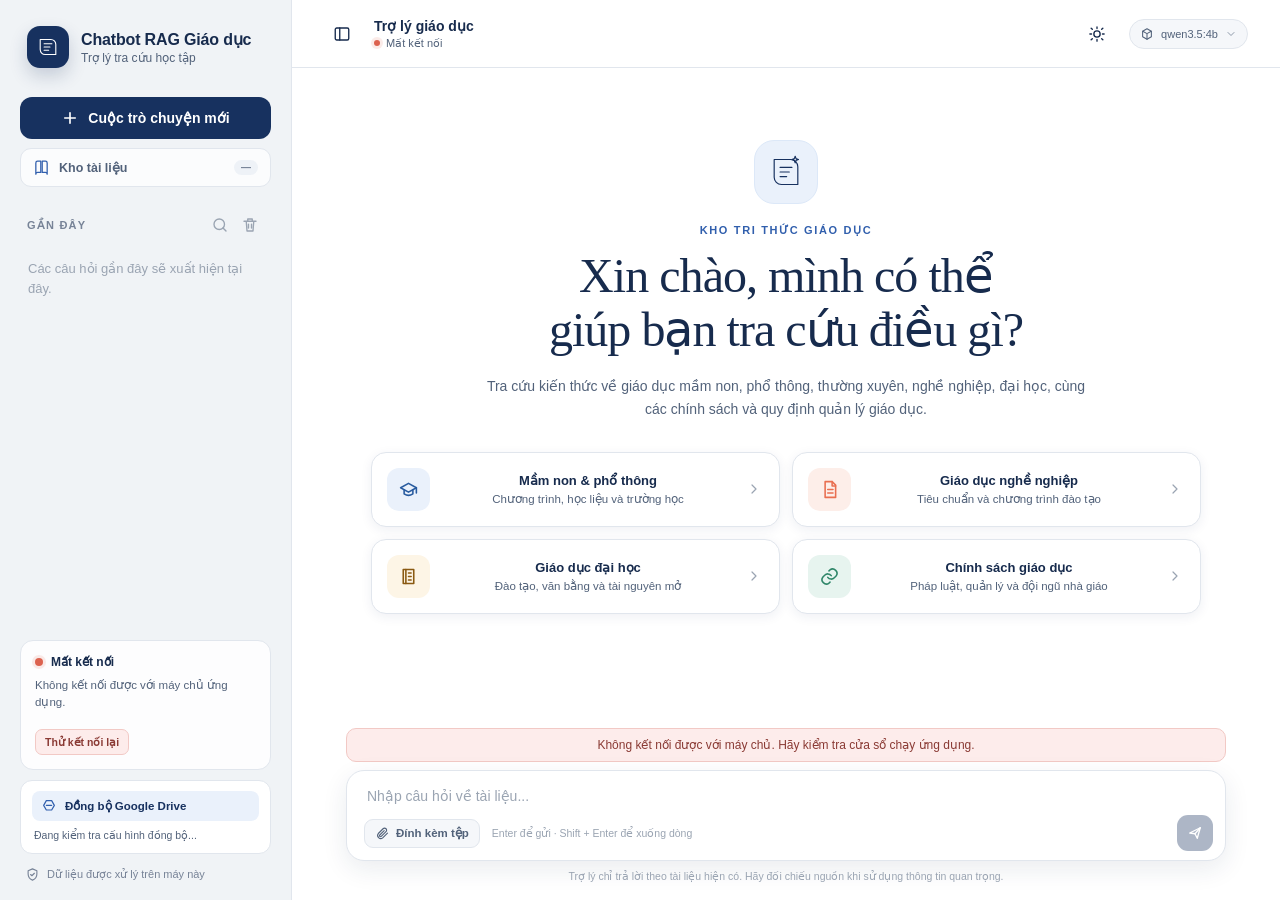
==== static/index.html @ cd5e1406 "Initial public release" ====
<!doctype html>
<html lang="vi">
<head>
  <meta charset="utf-8">
  <meta name="viewport" content="width=device-width, initial-scale=1">
  <meta name="description" content="Chatbot RAG hỗ trợ tra cứu và hỏi đáp từ kho tri thức giáo dục.">
  <title>Chatbot RAG Giáo dục</title>
  <link rel="icon" href="./favicon.svg" type="image/svg+xml">
  <link rel="stylesheet" href="./styles.css?v=1.4.1">
  <script>
    /* Đặt nền đúng ngay từ lần vẽ đầu: app.js dùng defer nên nếu đợi nó thì
       người dùng chế độ tối sẽ thấy một nháy màu trắng khi mở trang. */
    try {
      var luaChon = localStorage.getItem('rag-giao-dien');
      document.documentElement.dataset.theme =
        luaChon === 'dark' || luaChon === 'light'
          ? luaChon
          : (matchMedia('(prefers-color-scheme: dark)').matches ? 'dark' : 'light');
    } catch (e) {}
  </script>
</head>
<body>
  <div class="app-shell">
    <aside class="sidebar" id="sidebar" aria-label="Thanh điều hướng">
      <div class="brand">
        <div class="brand-mark" aria-hidden="true">
          <svg viewBox="0 0 40 40" fill="none"><path d="M8 8.5h16.5A7.5 7.5 0 0 1 32 16v15.5H15.5A7.5 7.5 0 0 1 8 24V8.5Z"/><path d="M14 15h12M14 20h9M14 25h7"/></svg>
        </div>
        <div>
          <strong>Chatbot RAG Giáo dục</strong>
          <span>Trợ lý tra cứu học tập</span>
        </div>
      </div>

      <button class="new-chat" id="newChatButton" type="button">
        <svg viewBox="0 0 24 24" aria-hidden="true"><path d="M12 5v14M5 12h14"/></svg>
        Cuộc trò chuyện mới
      </button>

      <button class="library-button" id="libraryButton" type="button">
        <svg viewBox="0 0 24 24" aria-hidden="true"><path d="M4 5.5A2.5 2.5 0 0 1 6.5 3H11v16H6.5A2.5 2.5 0 0 0 4 21.5v-16Z"/><path d="M20 5.5A2.5 2.5 0 0 0 17.5 3H13v16h4.5a2.5 2.5 0 0 1 2.5 2.5v-16Z"/></svg>
        <span>Kho tài liệu</span>
        <span class="library-count" id="libraryCount">—</span>
      </button>

      <div class="history-heading">
        <span>Gần đây</span>
        <div class="history-tools">
          <button class="icon-button subtle" id="searchHistoryButton" type="button" title="Tìm kiếm cuộc trò chuyện (Ctrl + K)" aria-label="Tìm kiếm cuộc trò chuyện" aria-expanded="false" aria-controls="historySearchBox">
            <svg viewBox="0 0 24 24" aria-hidden="true"><circle cx="11" cy="11" r="7"/><path d="m20 20-4-4"/></svg>
          </button>
          <button class="icon-button subtle" id="clearHistoryButton" type="button" title="Xóa lịch sử" aria-label="Xóa lịch sử">
            <svg viewBox="0 0 24 24" aria-hidden="true"><path d="M4 7h16M9 7V4h6v3M7 7l1 13h8l1-13M10 11v5M14 11v5"/></svg>
          </button>
        </div>
      </div>
      <label class="history-search hidden" id="historySearchBox">
        <svg viewBox="0 0 24 24" aria-hidden="true"><circle cx="11" cy="11" r="7"/><path d="m20 20-4-4"/></svg>
        <input id="historySearch" type="search" placeholder="Tìm cuộc trò chuyện..." autocomplete="off" aria-label="Tìm kiếm cuộc trò chuyện">
      </label>
      <nav class="history-list" id="historyList" aria-label="Lịch sử trò chuyện"></nav>

      <div class="sidebar-footer">
        <div class="system-card">
          <div class="status-row">
            <span class="status-dot loading" id="statusDot"></span>
            <strong id="statusTitle">Đang khởi tạo</strong>
          </div>
          <p id="statusMessage">Đang kết nối với kho tri thức...</p>
          <div class="system-meta" id="systemMeta"></div>
          <div class="index-progress hidden" id="indexProgress" aria-live="polite">
            <div class="index-progress-heading">
              <span id="indexProgressLabel">Đang chuẩn bị...</span>
              <strong id="indexProgressPercent">0%</strong>
            </div>
            <div class="index-progress-track" id="indexProgressTrack" role="progressbar" aria-valuemin="0" aria-valuemax="100" aria-valuenow="0">
              <span id="indexProgressFill"></span>
            </div>
            <div class="index-progress-detail" id="indexProgressDetail"></div>
            <div class="index-progress-file" id="indexProgressFile"></div>
          </div>
          <button class="retry-button hidden" id="retryButton" type="button">Thử kết nối lại</button>
          <button class="update-button hidden" id="updateIndexButton" type="button">Cập nhật kho tri thức</button>
        </div>
        <div class="drive-card" id="driveCard">
          <button class="drive-button" id="driveSyncButton" type="button">
            <svg viewBox="0 0 24 24" aria-hidden="true"><path d="M8 4h8l4 7-4 7H8l-4-7 4-7Z"/><path d="M8 11h8"/></svg>
            <span>Đồng bộ Google Drive</span>
          </button>
          <p class="drive-status" id="driveStatus">Đang kiểm tra cấu hình đồng bộ...</p>
          <p class="drive-status hot-folder-status hidden" id="hotFolderStatus"></p>
        </div>
        <p class="privacy-note">
          <svg viewBox="0 0 24 24" aria-hidden="true"><path d="M12 3 5 6v5c0 4.6 2.8 8.1 7 10 4.2-1.9 7-5.4 7-10V6l-7-3Z"/><path d="m9 12 2 2 4-4"/></svg>
          Dữ liệu được xử lý trên máy này
        </p>
      </div>
    </aside>

    <button class="sidebar-backdrop" id="sidebarBackdrop" type="button" aria-label="Đóng thanh điều hướng"></button>

    <main class="main-panel">
      <header class="topbar">
        <button class="icon-button menu-button" id="menuButton" type="button" aria-label="Mở thanh điều hướng">
          <svg viewBox="0 0 24 24" aria-hidden="true"><path d="M4 7h16M4 12h16M4 17h16"/></svg>
        </button>
        <button class="icon-button collapse-button" id="collapseButton" type="button" aria-label="Thu gọn thanh điều hướng" title="Thu gọn thanh điều hướng">
          <svg viewBox="0 0 24 24" aria-hidden="true"><rect x="3" y="4" width="18" height="16" rx="2"/><path d="M9 4v16"/></svg>
        </button>
        <div class="topbar-title">
          <span>Trợ lý giáo dục</span>
          <small><span class="mini-dot" id="miniDot"></span><span id="miniStatus">Đang kết nối</span></small>
        </div>
        <button class="icon-button theme-toggle" id="themeButton" type="button" aria-label="Đổi giao diện sáng/tối" title="Đổi giao diện sáng/tối">
          <svg class="icon-sang" viewBox="0 0 24 24" aria-hidden="true"><circle cx="12" cy="12" r="4.2"/><path d="M12 2.5v2.2M12 19.3v2.2M4.2 4.2l1.6 1.6M18.2 18.2l1.6 1.6M2.5 12h2.2M19.3 12h2.2M4.2 19.8l1.6-1.6M18.2 5.8l1.6-1.6"/></svg>
          <svg class="icon-toi" viewBox="0 0 24 24" aria-hidden="true"><path d="M20 14.2A8.2 8.2 0 0 1 9.8 4 8.4 8.4 0 1 0 20 14.2Z"/></svg>
        </button>
        <div class="model-picker">
          <button class="model-pill" id="modelButton" type="button" title="Chọn mô hình trả lời" aria-haspopup="listbox" aria-expanded="false" aria-controls="modelMenu">
            <svg viewBox="0 0 24 24" aria-hidden="true"><path d="M12 3 4.5 7.2v9.6L12 21l7.5-4.2V7.2L12 3Z"/><path d="m4.8 7.4 7.2 4 7.2-4M12 11.4V21"/></svg>
            <span id="modelName">qwen3.5:4b</span>
            <svg class="chevron" viewBox="0 0 24 24" aria-hidden="true"><path d="m6 9 6 6 6-6"/></svg>
          </button>
          <div class="model-menu hidden" id="modelMenu" role="listbox" aria-label="Mô hình trả lời"></div>
        </div>
      </header>

      <section class="chat-scroll" id="chatScroll" aria-live="polite">
        <div class="welcome" id="welcomeScreen">
          <div class="welcome-emblem" aria-hidden="true">
            <svg viewBox="0 0 64 64" fill="none"><path d="M14 13h25a11 11 0 0 1 11 11v27H25a11 11 0 0 1-11-11V13Z"/><path d="M23 25h18M23 32h14M23 39h10"/><path d="m46 8 1.3 3.7L51 13l-3.7 1.3L46 18l-1.3-3.7L41 13l3.7-1.3L46 8Z"/></svg>
          </div>
          <p class="eyebrow">KHO TRI THỨC GIÁO DỤC</p>
          <h1>Xin chào, mình có thể<br>giúp bạn tra cứu điều gì?</h1>
          <p class="welcome-copy">Tra cứu kiến thức về giáo dục mầm non, phổ thông, thường xuyên, nghề nghiệp, đại học, cùng các chính sách và quy định quản lý giáo dục.</p>

          <div class="suggestion-grid">
            <button class="suggestion-card" type="button" data-question="Các quy định hiện hành về chương trình giáo dục mầm non và phổ thông là gì?">
              <span class="suggestion-icon blue"><svg viewBox="0 0 24 24" aria-hidden="true"><path d="m3 10 9-5 9 5-9 5-9-5Z"/><path d="M7 12.5V17c3 2 7 2 10 0v-4.5M21 10v6"/></svg></span>
              <span><strong>Mầm non &amp; phổ thông</strong><small>Chương trình, học liệu và trường học</small></span>
              <svg class="arrow" viewBox="0 0 24 24" aria-hidden="true"><path d="m9 18 6-6-6-6"/></svg>
            </button>
            <button class="suggestion-card" type="button" data-question="Chuẩn chương trình đào tạo giáo dục nghề nghiệp được quy định như thế nào?">
              <span class="suggestion-icon coral"><svg viewBox="0 0 24 24" aria-hidden="true"><path d="M7 3h8l4 4v14H7V3Z"/><path d="M15 3v5h4M10 12h6M10 16h6"/></svg></span>
              <span><strong>Giáo dục nghề nghiệp</strong><small>Tiêu chuẩn và chương trình đào tạo</small></span>
              <svg class="arrow" viewBox="0 0 24 24" aria-hidden="true"><path d="m9 18 6-6-6-6"/></svg>
            </button>
            <button class="suggestion-card" type="button" data-question="Quy định hiện hành về chương trình đào tạo trình độ đại học là gì?">
              <span class="suggestion-icon gold"><svg viewBox="0 0 24 24" aria-hidden="true"><path d="M6 4h12v16H6z"/><path d="M9 4v16M12 8h3M12 12h3M12 16h3"/></svg></span>
              <span><strong>Giáo dục đại học</strong><small>Đào tạo, văn bằng và tài nguyên mở</small></span>
              <svg class="arrow" viewBox="0 0 24 24" aria-hidden="true"><path d="m9 18 6-6-6-6"/></svg>
            </button>
            <button class="suggestion-card" type="button" data-question="Các chính sách và quy định mới về quản lý giáo dục gồm những nội dung nào?">
              <span class="suggestion-icon green"><svg viewBox="0 0 24 24" aria-hidden="true"><path d="M10 13a5 5 0 0 0 7.5.5l2-2a5 5 0 0 0-7-7l-1.1 1.1"/><path d="M14 11a5 5 0 0 0-7.5-.5l-2 2a5 5 0 0 0 7 7l1.1-1.1"/></svg></span>
              <span><strong>Chính sách giáo dục</strong><small>Pháp luật, quản lý và đội ngũ nhà giáo</small></span>
              <svg class="arrow" viewBox="0 0 24 24" aria-hidden="true"><path d="m9 18 6-6-6-6"/></svg>
            </button>
          </div>

          <div class="suggestion-more hidden" id="suggestionMore">
            <div class="suggestion-more-head">
              <span>Gợi ý khác từ kho tài liệu</span>
              <button class="suggestion-refresh" id="refreshSuggestions" type="button" title="Lấy mẻ gợi ý khác">
                <svg viewBox="0 0 24 24" aria-hidden="true"><path d="M20 11a8 8 0 1 0-2.3 6.3"/><path d="M20 5v6h-6"/></svg>
                <span>Đổi gợi ý</span>
              </button>
            </div>
            <div class="suggestion-chips" id="suggestionChips"></div>
          </div>
        </div>

        <div class="messages" id="messages"></div>
      </section>

      <button class="scroll-bottom" id="scrollBottomButton" type="button" aria-label="Cuộn xuống cuối">
        <svg viewBox="0 0 24 24" aria-hidden="true"><path d="M12 5v14"/><path d="m6 13 6 6 6-6"/></svg>
      </button>

      <footer class="composer-area">
        <div class="connection-alert hidden" id="connectionAlert" role="status"></div>
        <div class="scope-bar">
          <button class="scope-button" id="scopeButton" type="button" aria-haspopup="dialog" aria-expanded="false" aria-controls="scopePanel" title="Giới hạn phạm vi tìm kiếm theo môn, cấp học, lớp">
            <svg viewBox="0 0 24 24" aria-hidden="true"><path d="M4 5h16l-6 7v6l-4 2v-8L4 5Z"/></svg>
            <span id="scopeSummary">Hỏi trên cả kho</span>
          </button>
          <button class="scope-clear hidden" id="scopeClear" type="button">Bỏ lọc</button>
          <div class="scope-panel hidden" id="scopePanel" role="dialog" aria-label="Phạm vi tìm kiếm">
            <p class="scope-title">Chỉ tìm trong</p>
            <label class="scope-field"><span>Môn học</span>
              <select id="scopeMon" aria-label="Lọc theo môn học"></select>
            </label>
            <label class="scope-field"><span>Cấp học</span>
              <select id="scopeCap" aria-label="Lọc theo cấp học"></select>
            </label>
            <label class="scope-field"><span>Lớp</span>
              <select id="scopeLop" aria-label="Lọc theo lớp"></select>
            </label>
            <label class="scope-field"><span>Loại tài liệu</span>
              <select id="scopeLoai" aria-label="Lọc theo loại tài liệu"></select>
            </label>
            <p class="scope-note" id="scopeNote"></p>
          </div>
        </div>
        <form class="composer" id="chatForm">
          <div class="attachment-row hidden" id="attachmentRow" aria-label="Tệp đính kèm"></div>
          <textarea id="questionInput" rows="1" maxlength="2000" placeholder="Nhập câu hỏi về tài liệu..." aria-label="Câu hỏi"></textarea>
          <div class="composer-actions">
            <button class="attach-button" id="attachButton" type="button" title="Đính kèm tệp để hỏi riêng về tệp đó">
              <svg viewBox="0 0 24 24" aria-hidden="true"><path d="M20 11.5 12.3 19a5 5 0 0 1-7-7l7.6-7.6a3.3 3.3 0 1 1 4.7 4.7l-7.6 7.6a1.6 1.6 0 1 1-2.3-2.3l7-7"/></svg>
              <span>Đính kèm tệp</span>
            </button>
            <span class="input-hint">Enter để gửi · Shift + Enter để xuống dòng</span>
            <button class="send-button" id="sendButton" type="submit" disabled aria-label="Gửi câu hỏi">
              <svg viewBox="0 0 24 24" aria-hidden="true"><path d="m5 12 14-7-4 14-3-6-7-1Z"/><path d="m12 13 7-8"/></svg>
            </button>
          </div>
          <input class="hidden" id="fileInput" type="file" multiple
                 accept=".pdf,.docx,.doc,.txt,.md,.html,.htm,.epub,.pptx,.xlsx,.xlsm,.xls,.csv,.tsv,.srt,.vtt,.mp3,.wav,.m4a,.aac,.flac,.ogg,.mp4,.webm,.mov,.mkv,.avi,.jpg,.jpeg,.png,.tif,.tiff,.bmp,.webp"
                 aria-label="Chọn tệp để đính kèm">
        </form>
        <p class="disclaimer">Trợ lý chỉ trả lời theo tài liệu hiện có. Hãy đối chiếu nguồn khi sử dụng thông tin quan trọng.</p>
      </footer>
    </main>
  </div>

  <div class="toast" id="toast" role="status"></div>

  <!-- popover="manual" để popup nằm trên cả modal Kho tài liệu (cùng top layer). -->
  <section class="upload-popup hidden" id="uploadPopup" popover="manual" role="status" aria-live="polite">
    <header class="upload-popup-header">
      <strong>Tải lên kho tài liệu</strong>
      <button class="icon-button" id="closeUploadPopup" type="button" aria-label="Đóng thông báo tải lên">
        <svg viewBox="0 0 24 24" aria-hidden="true"><path d="m6 6 12 12M18 6 6 18"/></svg>
      </button>
    </header>
    <ul class="upload-popup-list" id="uploadPopupList"></ul>
    <footer class="upload-popup-footer" id="uploadPopupFooter"></footer>
  </section>

  <dialog class="document-dialog" id="documentDialog">
    <div class="dialog-header">
      <div>
        <p class="eyebrow">NGUỒN TRI THỨC</p>
        <h2>Kho tài liệu</h2>
      </div>
      <div class="dialog-header-actions">
        <button class="icon-button" id="uploadLibraryButton" type="button" aria-label="Thêm tài liệu vào kho" title="Thêm tài liệu vào kho">
          <svg viewBox="0 0 24 24" aria-hidden="true"><path d="M12 5v14M5 12h14"/></svg>
        </button>
        <button class="icon-button" id="closeDocumentDialog" type="button" aria-label="Đóng kho tài liệu">
          <svg viewBox="0 0 24 24" aria-hidden="true"><path d="m6 6 12 12M18 6 6 18"/></svg>
        </button>
      </div>
      <input id="libraryFileInput" type="file" multiple hidden
        accept=".pdf,.docx,.doc,.txt,.md,.html,.htm,.epub,.jpg,.jpeg,.png,.tif,.tiff,.bmp,.webp,.xlsx,.xlsm,.xls,.csv,.tsv,.pptx,.srt,.vtt,.mp4,.mkv,.mov,.avi,.webm,.wmv,.flv,.mp3,.wav,.m4a,.aac,.flac,.ogg,.wma">
    </div>
    <div class="document-summary" id="documentSummary"></div>
    <label class="document-search">
      <svg viewBox="0 0 24 24" aria-hidden="true"><circle cx="11" cy="11" r="7"/><path d="m20 20-4-4"/></svg>
      <input id="documentSearch" type="search" placeholder="Tìm theo tên hoặc thư mục..." autocomplete="off">
    </label>
    <div class="document-filters" id="documentFilters" role="group" aria-label="Lọc theo loại tài liệu"></div>
    <div class="document-list" id="documentList"></div>
  </dialog>

  <dialog class="confirm-dialog" id="confirmDialog" aria-labelledby="confirmTitle">
    <div class="confirm-body">
      <h2 id="confirmTitle">Xác nhận</h2>
      <p id="confirmMessage"></p>
      <div class="confirm-actions">
        <button class="confirm-cancel" id="confirmCancel" type="button">Hủy</button>
        <button class="confirm-accept" id="confirmAccept" type="button">Xóa</button>
      </div>
    </div>
  </dialog>
  <script src="./app.js?v=1.4.1" defer></script>
</body>
</html>
---- static/styles.css ----
:root {
  color-scheme: light;
  /* CHỮ */
  --ink: #172b4d;
  --ink-body: #263b58;
  --ink-soft: #52627a;
  --ink-mute: #778397;
  --ink-faint: #9aa4b2;
  /* NỀN */
  --paper: #f6f7f9;
  --surface: #ffffff;
  --surface-2: #f5f7fa;
  --surface-3: #eef2f7;
  --sidebar: #f0f3f6;
  --wash: rgba(255, 255, 255, .75);
  --wash-strong: rgba(255, 255, 255, .88);
  --hover-wash: rgba(23, 49, 95, .07);
  /* ĐƯỜNG VIỀN */
  --line: #e1e6ed;
  --line-strong: #b8c8df;
  /* XANH THƯƠNG HIỆU */
  --navy: #17315f;
  --navy-hover: #204078;
  --blue: #315fad;
  --blue-hover: #285895;
  --blue-ink: #285b9f;
  --blue-soft: #eaf1fb;
  --blue-soft-2: #dce8f8;
  --blue-line: #6f93c6;
  --ring: rgba(49, 95, 173, .12);
  /* TRẠNG THÁI */
  --ok: #2f8669;
  --ok-soft: #e7f4ef;
  --warn: #d89c2b;
  --warn-ink: #8a5a12;
  --warn-soft: #fdf5e6;
  --warn-line: #f0dcae;
  --danger: #dc624f;
  --danger-ink: #8a3a34;
  --danger-soft: #fdeceb;
  --danger-line: #f2c9c5;
  --coral: #e96f51;
  --coral-soft: #fdeee9;
  --purple: #76569b;
  --purple-soft: #f1eafa;
  /* KHÁC */
  --gold: #d89c2b;
  --green: #2f8669;
  --blue-soft-legacy: #eaf1fc;
  --backdrop: rgba(15, 30, 54, .44);
  --shadow: 0 12px 32px rgba(23, 43, 77, .08);
  --radius: 18px;
  font-family: Inter, ui-sans-serif, -apple-system, BlinkMacSystemFont, "Segoe UI", sans-serif;
  color: var(--ink);
  background: var(--paper);
}

/* CHẾ ĐỘ TỐI
   Chỉ định nghĩa lại token, không đụng tới một luật giao diện nào - đó là lý do
   phải token hóa 123 mã màu viết cứng trước. Hai khối: theo cài đặt hệ thống
   (trừ khi người dùng đã chọn "sáng"), và theo lựa chọn tay lưu ở localStorage. */
@media (prefers-color-scheme: dark) {
  :root:not([data-theme="light"]) {
    color-scheme: dark;
    --ink: #e9eef7;
    --ink-body: #d2dbea;
    --ink-soft: #a7b4c8;
    --ink-mute: #8593aa;
    --ink-faint: #6d7b93;
    --paper: #0f141f;
    --surface: #161d2b;
    --surface-2: #1b2432;
    --surface-3: #212b3c;
    --sidebar: #121826;
    --wash: rgba(255, 255, 255, .045);
    --wash-strong: rgba(255, 255, 255, .075);
    --hover-wash: rgba(255, 255, 255, .06);
    --line: #2a3446;
    --line-strong: #3d4c66;
    --navy: #23406f;
    --navy-hover: #2c4f85;
    --blue: #74a3ea;
    --blue-hover: #8bb4f0;
    --blue-ink: #9cc2f7;
    --blue-soft: #1a2540;
    --blue-soft-2: #24344f;
    --blue-line: #41608f;
    --ring: rgba(116, 163, 234, .22);
    --ok: #55bd99;
    --ok-soft: #15302a;
    --warn: #e6b455;
    --warn-ink: #f0cc7d;
    --warn-soft: #2c2413;
    --warn-line: #4b3d1c;
    --danger: #ef7c69;
    --danger-ink: #f5aa9e;
    --danger-soft: #2e1b1a;
    --danger-line: #4f2c29;
    --coral: #f08a6e;
    --coral-soft: #2e201b;
    --purple: #b69ed8;
    --purple-soft: #261e34;
    --gold: #e6b455;
    --green: #55bd99;
    --backdrop: rgba(0, 0, 0, .62);
    --shadow: 0 14px 34px rgba(0, 0, 0, .45);
  }
}

* { box-sizing: border-box; }
html, body { height: 100%; }
body { margin: 0; overflow: hidden; background: var(--paper); }
button, textarea { font: inherit; }
button { color: inherit; }
svg { width: 22px; height: 22px; fill: none; stroke: currentColor; stroke-width: 1.8; stroke-linecap: round; stroke-linejoin: round; }

/* Cùng bộ token cho lựa chọn tay (nút sáng/tối lưu ở localStorage). */
:root[data-theme="dark"] {
  color-scheme: dark;
  --ink: #e9eef7;
  --ink-body: #d2dbea;
  --ink-soft: #a7b4c8;
  --ink-mute: #8593aa;
  --ink-faint: #6d7b93;
  --paper: #0f141f;
  --surface: #161d2b;
  --surface-2: #1b2432;
  --surface-3: #212b3c;
  --sidebar: #121826;
  --wash: rgba(255, 255, 255, .045);
  --wash-strong: rgba(255, 255, 255, .075);
  --hover-wash: rgba(255, 255, 255, .06);
  --line: #2a3446;
  --line-strong: #3d4c66;
  --navy: #23406f;
  --navy-hover: #2c4f85;
  --blue: #74a3ea;
  --blue-hover: #8bb4f0;
  --blue-ink: #9cc2f7;
  --blue-soft: #1a2540;
  --blue-soft-2: #24344f;
  --blue-line: #41608f;
  --ring: rgba(116, 163, 234, .22);
  --ok: #55bd99;
  --ok-soft: #15302a;
  --warn: #e6b455;
  --warn-ink: #f0cc7d;
  --warn-soft: #2c2413;
  --warn-line: #4b3d1c;
  --danger: #ef7c69;
  --danger-ink: #f5aa9e;
  --danger-soft: #2e1b1a;
  --danger-line: #4f2c29;
  --coral: #f08a6e;
  --coral-soft: #2e201b;
  --purple: #b69ed8;
  --purple-soft: #261e34;
  --gold: #e6b455;
  --green: #55bd99;
  --backdrop: rgba(0, 0, 0, .62);
  --shadow: 0 14px 34px rgba(0, 0, 0, .45);
}

.app-shell { display: grid; grid-template-columns: 292px minmax(0, 1fr); height: 100dvh; }
.sidebar { position: relative; z-index: 20; display: flex; flex-direction: column; min-width: 0; padding: 26px 20px 18px; background: var(--sidebar); border-right: 1px solid var(--line); }
.brand { display: flex; align-items: center; gap: 12px; padding: 0 7px; }
.brand-mark { display: grid; place-items: center; width: 42px; height: 42px; color: white; background: var(--navy); border-radius: 13px; box-shadow: 0 8px 18px rgba(23, 49, 95, .2); }
.brand-mark svg { width: 26px; height: 26px; stroke-width: 1.7; }
.brand strong, .brand span { display: block; }
.brand strong { font-size: 16px; letter-spacing: -.01em; }
.brand span { margin-top: 2px; color: var(--ink-soft); font-size: 12px; }

.new-chat { display: flex; align-items: center; justify-content: center; gap: 9px; width: 100%; margin: 29px 0 9px; padding: 12px 16px; color: white; background: var(--navy); border: 0; border-radius: 12px; font-size: 14px; font-weight: 650; cursor: pointer; transition: transform .15s, background .15s; }
.new-chat:hover { background: var(--navy-hover); transform: translateY(-1px); }
.new-chat svg { width: 18px; height: 18px; stroke-width: 2.2; }
.library-button { display: flex; align-items: center; gap: 9px; width: 100%; margin: 0 0 24px; padding: 10px 12px; color: var(--ink-soft); background: var(--wash); border: 1px solid var(--line); border-radius: 11px; font-size: 12.5px; font-weight: 650; cursor: pointer; }
.library-button:hover { background: var(--surface); border-color: var(--line-strong); }
.library-button svg { width: 17px; height: 17px; color: var(--blue); }
.library-count { margin-left: auto; padding: 2px 7px; color: var(--ink-mute); background: var(--surface-3); border-radius: 999px; font-size: 10px; }
.history-heading { display: flex; align-items: center; justify-content: space-between; padding: 0 7px 8px; color: var(--ink-mute); font-size: 11px; font-weight: 750; letter-spacing: .11em; text-transform: uppercase; }
.history-tools { display: flex; align-items: center; gap: 2px; }
.history-tools .icon-button.active { color: var(--blue); background: var(--ring); }
.history-search { display: flex; align-items: center; gap: 8px; margin: 0 0 9px; padding: 7px 10px; background: var(--wash); border: 1px solid var(--line); border-radius: 10px; }
.history-search:focus-within { border-color: var(--blue-line); box-shadow: 0 0 0 3px var(--ring); }
.history-search svg { flex: 0 0 auto; width: 15px; height: 15px; color: var(--ink-mute); }
.history-search input { width: 100%; min-width: 0; color: var(--ink); background: transparent; border: 0; outline: 0; font: inherit; font-size: 12.5px; }
.history-list { min-height: 40px; overflow: auto; }
.history-empty { padding: 12px 8px; color: var(--ink-faint); font-size: 13px; line-height: 1.5; }
.history-item mark { padding: 0 1px; color: inherit; background: var(--warn-line); border-radius: 3px; }
.history-row { position: relative; }
.history-item { display: flex; align-items: center; gap: 9px; width: 100%; padding: 10px 34px 10px 9px; background: transparent; border: 0; border-radius: 10px; text-align: left; cursor: pointer; }
.history-remove { position: absolute; top: 50%; right: 5px; display: flex; align-items: center; justify-content: center; width: 24px; height: 24px; padding: 0; color: var(--ink-mute); background: transparent; border: 0; border-radius: 7px; cursor: pointer; opacity: 0; transform: translateY(-50%); transition: opacity .15s, color .15s, background .15s; }
.history-remove svg { width: 15px; height: 15px; }
.history-row:hover .history-remove, .history-remove:focus-visible { opacity: 1; }
.history-remove:hover { color: var(--danger); background: var(--danger-soft); }
.history-remove:focus-visible { outline: none; box-shadow: 0 0 0 3px var(--ring); }
@media (hover: none) {
  /* Máy cảm ứng không có trạng thái rê chuột nên nút xóa phải hiện sẵn. */
  .history-remove { opacity: 1; }
}
.history-item:hover, .history-item.active { background: var(--wash); }
.history-item svg { flex: 0 0 auto; width: 16px; height: 16px; color: var(--ink-mute); }
.history-item span { overflow: hidden; font-size: 13px; text-overflow: ellipsis; white-space: nowrap; }
.sidebar-footer { margin-top: auto; padding-top: 18px; }
.system-card { padding: 14px; background: var(--wash-strong); border: 1px solid var(--line); border-radius: 13px; }
.status-row { display: flex; align-items: center; gap: 8px; font-size: 12px; }
.status-dot, .mini-dot { display: inline-block; flex: 0 0 auto; width: 8px; height: 8px; background: var(--warn); border-radius: 50%; box-shadow: 0 0 0 3px rgba(226, 167, 40, .13); }
.status-dot.ready, .mini-dot.ready { background: var(--ok); box-shadow: 0 0 0 3px rgba(57, 164, 119, .13); }
.status-dot.error, .mini-dot.error { background: var(--danger); box-shadow: 0 0 0 3px rgba(220, 98, 79, .13); }
.status-dot.loading, .status-dot.updating, .mini-dot.updating { animation: pulse 1.5s infinite; }
.system-card p { margin: 8px 0 0; color: var(--ink-soft); font-size: 11.5px; line-height: 1.45; }
.system-meta { margin-top: 8px; color: var(--ink-mute); font-size: 10.5px; }
.index-progress { margin-top: 11px; padding-top: 10px; border-top: 1px solid var(--line); }
.index-progress-heading { display: flex; align-items: center; justify-content: space-between; gap: 8px; color: var(--ink-soft); font-size: 10.5px; }
.index-progress-heading span { overflow: hidden; text-overflow: ellipsis; white-space: nowrap; }
.index-progress-heading strong { flex: 0 0 auto; color: var(--blue); font-size: 11px; }
.index-progress-track { height: 7px; margin-top: 7px; overflow: hidden; background: var(--surface); border: 1px solid var(--line); border-radius: 999px; }
.index-progress-track span { display: block; width: 0; height: 100%; background: linear-gradient(90deg, var(--blue), #58a6ff); border-radius: inherit; transition: width .35s ease; }
.index-progress-track.indeterminate span { animation: index-progress-running 1.35s ease-in-out infinite; }
@keyframes index-progress-running {
  0% { transform: translateX(-115%); }
  50% { transform: translateX(95%); }
  100% { transform: translateX(285%); }
}
.index-progress-detail { margin-top: 6px; color: var(--ink-mute); font-size: 9.5px; line-height: 1.35; }
.index-progress-file { margin-top: 3px; overflow: hidden; color: var(--ink-faint); font-size: 9.5px; text-overflow: ellipsis; white-space: nowrap; }
.retry-button { margin-top: 10px; padding: 6px 9px; color: var(--danger-ink); background: var(--danger-soft); border: 1px solid var(--danger-line); border-radius: 7px; font-size: 10.5px; font-weight: 650; cursor: pointer; }
.retry-button:hover { background: var(--danger-soft); }
.update-button { width: 100%; margin-top: 10px; padding: 8px 10px; color: white; background: var(--blue); border: 0; border-radius: 8px; font-size: 11px; font-weight: 700; cursor: pointer; }
.update-button:hover:not(:disabled) { background: var(--blue-hover); }
.update-button:disabled { cursor: wait; opacity: .6; }
.privacy-note { display: flex; align-items: center; gap: 7px; margin: 13px 5px 0; color: var(--ink-mute); font-size: 11px; }
.privacy-note svg { width: 15px; height: 15px; }

.main-panel { display: grid; grid-template-rows: 68px minmax(0, 1fr) auto; min-width: 0; min-height: 0; background: var(--surface); }
.topbar { display: flex; align-items: center; gap: 14px; padding: 0 32px; border-bottom: 1px solid var(--line); }
.topbar-title { display: grid; gap: 3px; }
.topbar-title > span { font-size: 14px; font-weight: 700; }
.topbar-title small { display: flex; align-items: center; gap: 6px; color: var(--ink-soft); font-size: 11px; }
.mini-dot { width: 6px; height: 6px; }
.model-picker { position: relative; margin-left: auto; }
.model-pill { display: flex; align-items: center; gap: 7px; padding: 7px 10px; color: var(--ink-soft); background: var(--surface-2); border: 1px solid var(--line); border-radius: 999px; font-size: 11px; cursor: pointer; }
.model-pill:hover:not(:disabled) { color: var(--ink); border-color: var(--line-strong); background: var(--surface-3); }
.model-pill:disabled { cursor: wait; opacity: .6; }
.model-pill .chevron { width: 12px; height: 12px; opacity: .7; }
.model-menu { position: absolute; top: calc(100% + 7px); right: 0; z-index: 40; display: flex; flex-direction: column; gap: 2px; width: max(230px, 100%); padding: 7px; background: var(--surface); border: 1px solid var(--line); border-radius: 14px; box-shadow: var(--shadow); }
.model-menu-title { padding: 5px 9px 6px; color: var(--ink-mute); font-size: 10px; font-weight: 750; letter-spacing: .07em; text-transform: uppercase; }
.model-option { display: flex; align-items: center; gap: 9px; width: 100%; padding: 8px 9px; color: var(--ink-body); background: none; border: 0; border-radius: 9px; text-align: left; cursor: pointer; }
.model-option:hover { background: var(--surface-2); }
.model-option.active { color: var(--blue-ink); background: var(--blue-soft); }
.model-option span { display: flex; flex-direction: column; gap: 2px; min-width: 0; flex: 1; }
.model-option strong { font-size: 12px; font-weight: 650; overflow: hidden; text-overflow: ellipsis; white-space: nowrap; }
.model-option small { color: var(--ink-mute); font-size: 10.5px; }
.model-option .tick { flex: 0 0 auto; width: 15px; height: 15px; color: var(--blue); }
.model-empty { padding: 10px 9px; color: var(--ink-mute); font-size: 11.5px; line-height: 1.5; }
.model-pill svg { width: 14px; height: 14px; }
.icon-button { display: grid; place-items: center; width: 36px; height: 36px; padding: 0; background: transparent; border: 0; border-radius: 9px; cursor: pointer; }
.icon-button:hover { background: var(--hover-wash); }
.icon-button svg { width: 18px; height: 18px; }
.icon-button.subtle { width: 28px; height: 28px; color: var(--ink-faint); }
.menu-button { display: none; }

.chat-scroll { min-height: 0; overflow-y: auto; scroll-behavior: smooth; }
.welcome { width: min(830px, calc(100% - 40px)); margin: 0 auto; padding: clamp(48px, 8vh, 90px) 0 42px; text-align: center; }
.welcome-emblem { display: grid; place-items: center; width: 64px; height: 64px; margin: 0 auto 20px; color: var(--navy); background: linear-gradient(145deg, var(--blue-soft), var(--blue-soft)); border: 1px solid var(--blue-soft-2); border-radius: 20px; }
.welcome-emblem svg { width: 42px; height: 42px; }
.eyebrow { margin: 0 0 12px; color: var(--blue); font-size: 11px; font-weight: 800; letter-spacing: .15em; }
h1 { margin: 0; color: var(--ink); font-family: Cambria, "Times New Roman", serif; font-size: clamp(34px, 4.5vw, 48px); font-weight: 500; line-height: 1.12; letter-spacing: -.02em; }
.welcome-copy { max-width: 610px; margin: 18px auto 31px; color: var(--ink-soft); font-size: 14px; line-height: 1.65; }
.suggestion-grid { display: grid; grid-template-columns: repeat(2, minmax(0, 1fr)); gap: 12px; text-align: left; }
.suggestion-card { display: grid; grid-template-columns: 43px minmax(0, 1fr) 18px; align-items: center; gap: 12px; padding: 15px; background: var(--surface); border: 1px solid var(--line); border-radius: 15px; cursor: pointer; box-shadow: 0 3px 12px var(--hover-wash); transition: border-color .18s, box-shadow .18s, transform .18s; }
.suggestion-card:hover { border-color: var(--line-strong); box-shadow: var(--shadow); transform: translateY(-2px); }
.suggestion-card > span:nth-child(2) { min-width: 0; }
.suggestion-card strong, .suggestion-card small { display: block; }
.suggestion-card strong { margin-bottom: 4px; font-size: 13px; }
.suggestion-card small { overflow: hidden; color: var(--ink-soft); font-size: 11.5px; text-overflow: ellipsis; white-space: nowrap; }
.suggestion-icon { display: grid; place-items: center; width: 43px; height: 43px; border-radius: 12px; }
.suggestion-icon svg { width: 21px; height: 21px; }
.suggestion-icon.blue { color: var(--blue-ink); background: var(--blue-soft); }
.suggestion-icon.coral { color: var(--coral); background: var(--coral-soft); }
.suggestion-icon.gold { color: var(--warn-ink); background: var(--warn-soft); }
.suggestion-icon.green { color: var(--ok); background: var(--ok-soft); }
.suggestion-card .arrow { width: 16px; height: 16px; color: var(--ink-faint); }

.messages { display: none; width: min(820px, calc(100% - 40px)); margin: 0 auto; padding: 34px 0 48px; }
.messages.visible { display: block; }
.message { display: grid; grid-template-columns: 36px minmax(0, 1fr); gap: 13px; margin-bottom: 28px; animation: rise .25s ease-out; }
.message.user { grid-template-columns: minmax(0, 1fr); justify-items: end; }
.avatar { display: grid; place-items: center; width: 36px; height: 36px; color: white; background: var(--navy); border-radius: 11px; }
.avatar svg { width: 20px; height: 20px; }
.message-body { min-width: 0; }
.message-label { margin: 0 0 7px; color: var(--ink-mute); font-size: 11px; font-weight: 750; letter-spacing: .06em; text-transform: uppercase; }
.user-bubble { max-width: min(650px, 88%); padding: 12px 16px; color: white; background: var(--navy); border-radius: 16px 16px 4px 16px; font-size: 14px; line-height: 1.55; white-space: pre-wrap; }
.answer-text { color: var(--ink-body); font-size: 14.5px; line-height: 1.75; word-break: break-word; }
.answer-text:empty { display: none; }
.answer-text p { margin: 0 0 10px; }
.answer-text p:last-child { margin-bottom: 0; }
.answer-text ul, .answer-text ol { margin: 5px 0 12px; padding-left: 23px; }
.answer-text li { margin: 4px 0; padding-left: 2px; }
.answer-text h3, .answer-text h4, .answer-text h5 { margin: 17px 0 7px; color: var(--ink); line-height: 1.4; }
.answer-text h3 { font-size: 17px; }
.answer-text h4 { font-size: 15.5px; }
.answer-text h5 { font-size: 14.5px; }
.answer-text code { padding: 2px 5px; background: var(--surface-3); border: 1px solid var(--line); border-radius: 5px; font-family: Consolas, "SFMono-Regular", monospace; font-size: .9em; }
.citation-link { padding: 1px 4px; color: var(--blue-ink); background: var(--blue-soft); border-radius: 4px; font-size: .86em; font-weight: 700; text-decoration: none; }
.citation-link:hover { background: var(--blue-soft-2); }
.thinking { display: flex; align-items: center; gap: 10px; min-height: 34px; color: var(--ink-soft); font-size: 13px; }
.thinking.hidden { display: none; }
.thinking-dots { display: flex; gap: 4px; }
.thinking-dots i { width: 6px; height: 6px; background: var(--ink-mute); border-radius: 50%; animation: bounce 1.2s infinite ease-in-out; }
.thinking-dots i:nth-child(2) { animation-delay: .14s; }
.thinking-dots i:nth-child(3) { animation-delay: .28s; }
.elapsed { color: var(--ink-faint); font-variant-numeric: tabular-nums; }
.response-actions { display: flex; align-items: center; gap: 6px; margin-top: 12px; }
.action-button { display: flex; align-items: center; gap: 6px; padding: 6px 8px; color: var(--ink-mute); background: transparent; border: 0; border-radius: 8px; font-size: 11px; cursor: pointer; }
.action-button:hover { background: var(--surface-3); }
.action-button svg { width: 15px; height: 15px; }
.action-button.stop { color: var(--danger); }
.sources { display: grid; gap: 8px; margin-top: 16px; }
.sources-title { color: var(--ink-mute); font-size: 11px; font-weight: 750; letter-spacing: .07em; text-transform: uppercase; }
.source-chip { display: flex; align-items: center; gap: 9px; width: fit-content; max-width: 100%; padding: 8px 10px; color: var(--ink-soft); background: var(--surface-2); border: 1px solid var(--line); border-radius: 10px; font-size: 11.5px; text-decoration: none; }
.source-chip svg { flex: 0 0 auto; width: 15px; height: 15px; color: var(--blue); }
/* min-width:0 là bắt buộc: mặc định flex item không co nhỏ hơn nội dung,
   nên tiêu đề Điều dài sẽ đẩy chip tràn ra ngoài và làm cả khung chat
   cuộn ngang thay vì cắt bằng dấu ba chấm. */
.source-chip span { min-width: 0; overflow: hidden; text-overflow: ellipsis; white-space: nowrap; }
.source-chip[href]:hover { border-color: var(--line-strong); background: var(--blue-soft-2); }
/* --- Lọc kho tài liệu theo loại --- */
.document-filters { display: flex; flex-wrap: wrap; gap: 6px; padding: 0 22px 10px; }
.filter-chip { padding: 5px 11px; color: var(--ink-soft); background: var(--surface-3); border: 1px solid var(--line); border-radius: 20px; font-size: 11px; font-weight: 650; cursor: pointer; }
.filter-chip:hover { background: var(--blue-soft-2); }
.filter-chip.active { color: white; background: var(--blue); border-color: var(--blue); }

/* --- Đồng bộ Google Drive --- */
.drive-card { margin-top: 10px; padding: 10px 11px; background: var(--surface); border: 1px solid var(--line); border-radius: 12px; }
.drive-button { display: flex; align-items: center; gap: 8px; width: 100%; padding: 7px 9px; color: var(--navy); background: var(--blue-soft); border: 0; border-radius: 8px; font-size: 11.5px; font-weight: 700; cursor: pointer; }
.drive-button:hover:not(:disabled) { background: var(--blue-soft-2); }
.drive-button:disabled { cursor: default; opacity: .55; }
.drive-button svg { width: 16px; height: 16px; color: var(--blue); }
.drive-button.syncing svg { animation: quay 1.4s linear infinite; }
@keyframes quay { to { transform: rotate(360deg); } }
.drive-status { margin: 7px 2px 0; color: var(--ink-soft); font-size: 10.5px; line-height: 1.45; }
.hot-folder-status { margin-top: 6px; padding-top: 6px; border-top: 1px dashed var(--line); }

/* --- Nguồn theo loại tài liệu --- */
.source-chip.kind-video svg, .source-chip.kind-am_thanh svg { color: var(--coral); }
.source-chip.kind-bang_du_lieu svg { color: var(--green); }
.source-chip.kind-trinh_chieu svg { color: var(--gold); }
.source-chip.kind-anh svg { color: var(--purple); }
.source-chip.playable { cursor: pointer; }
.source-chip.playable:hover { border-color: var(--line-strong); background: var(--blue-soft-2); }
.source-time { flex: 0 0 auto; margin-left: 2px; padding: 1px 6px; color: var(--coral); background: var(--coral-soft); border-radius: 20px; font-size: 10.5px; font-style: normal; font-weight: 700; }
.source-player { width: min(100%, 420px); margin-top: -2px; }
.source-player video, .source-player audio { width: 100%; border-radius: 10px; background: #000; }

/* --- Hồ sơ văn bản trên chip nguồn --- */
.source-vanban { flex: 0 0 auto; margin-left: 2px; padding: 1px 6px; color: var(--navy); background: var(--blue-soft); border-radius: 20px; font-size: 10.5px; font-style: normal; font-weight: 700; letter-spacing: .01em; }
.source-vanban.het-hieu-luc { color: var(--danger-ink); background: var(--danger-soft); text-decoration: line-through; }

/* --- Cảnh báo hiệu lực văn bản --- */
.answer-notice { display: flex; align-items: flex-start; gap: 8px; margin-top: 12px; padding: 9px 11px; color: var(--blue-ink); background: var(--blue-soft); border: 1px solid var(--blue-soft-2); border-radius: 10px; font-size: 12px; line-height: 1.5; }
.answer-notice.nghiem-trong { color: var(--danger-ink); background: var(--danger-soft); border-color: var(--danger-line); }
.answer-notice svg { flex: 0 0 auto; width: 15px; height: 15px; margin-top: 1px; }

/* --- Cảnh báo hậu kiểm câu trả lời --- */
.answer-warning { display: flex; align-items: flex-start; gap: 8px; margin-top: 12px; padding: 9px 11px; color: var(--warn-ink); background: var(--warn-soft); border: 1px solid var(--warn-line); border-radius: 10px; font-size: 12px; line-height: 1.5; }
.answer-warning svg { flex: 0 0 auto; width: 15px; height: 15px; margin-top: 1px; color: var(--gold); }

.source-chip:target { border-color: var(--blue-line); background: var(--blue-soft-2); box-shadow: 0 0 0 3px var(--ring); }
.error-box { padding: 11px 13px; color: var(--danger-ink); background: var(--danger-soft); border: 1px solid var(--danger-line); border-radius: 10px; font-size: 13px; line-height: 1.5; }

.composer-area { position: relative; padding: 10px max(24px, calc((100% - 820px) / 2)) 18px; background: linear-gradient(to bottom, var(--wash-strong), var(--surface) 28%); }
.composer { padding: 11px 12px 9px 17px; background: var(--surface); border: 1px solid var(--line); border-radius: var(--radius); box-shadow: 0 8px 26px rgba(23, 43, 77, .09); transition: border-color .18s, box-shadow .18s; }

/* Thanh phạm vi truy xuất - đặt ngay trên khung nhập vì nó đổi nghĩa của câu
   hỏi sắp gửi, người dùng phải thấy nó trong cùng tầm mắt với ô nhập. */
.scope-bar { position: relative; display: flex; align-items: center; gap: 8px; margin: 0 2px 7px; }
.scope-button { display: flex; align-items: center; gap: 7px; padding: 6px 11px; color: var(--ink-soft); background: var(--surface-2); border: 1px solid var(--line); border-radius: 999px; font-size: 11.5px; cursor: pointer; }
.scope-button:hover { color: var(--ink); border-color: var(--line-strong); background: var(--surface-3); }
.scope-button svg { width: 13px; height: 13px; fill: none; stroke: currentColor; stroke-width: 1.7; stroke-linejoin: round; }
.scope-button.active { color: var(--blue-ink); background: var(--blue-soft); border-color: var(--blue-soft-2); }
.scope-clear { padding: 6px 9px; color: var(--ink-mute); background: none; border: 0; border-radius: 8px; font-size: 11px; cursor: pointer; }
.scope-clear:hover { color: var(--ink); background: var(--hover-wash); }
.scope-panel { position: absolute; bottom: calc(100% + 8px); left: 0; z-index: 40; display: flex; flex-direction: column; gap: 9px; width: min(340px, calc(100vw - 40px)); padding: 13px; background: var(--surface); border: 1px solid var(--line); border-radius: 14px; box-shadow: var(--shadow); }
.scope-title { margin: 0; color: var(--ink-mute); font-size: 10px; font-weight: 750; letter-spacing: .07em; text-transform: uppercase; }
.scope-field { display: flex; align-items: center; gap: 10px; font-size: 11.5px; color: var(--ink-body); }
.scope-field span { flex: 0 0 84px; }
.scope-field select { flex: 1; min-width: 0; padding: 6px 8px; color: var(--ink); background: var(--surface-2); border: 1px solid var(--line); border-radius: 8px; font: inherit; cursor: pointer; }
.scope-note { margin: 0; color: var(--ink-mute); font-size: 10.5px; line-height: 1.5; }
.composer:focus-within { border-color: var(--blue-line); box-shadow: 0 8px 28px var(--ring), 0 0 0 3px var(--ring); }
.composer textarea { display: block; width: 100%; max-height: 150px; padding: 4px 3px 7px; overflow-y: auto; color: var(--ink); background: transparent; border: 0; outline: none; resize: none; font-size: 14px; line-height: 1.55; }
.composer textarea::placeholder { color: var(--ink-faint); }
.composer-actions { display: flex; align-items: center; justify-content: space-between; }
.input-hint { margin-right: auto; color: var(--ink-faint); font-size: 10.5px; }
.attach-button { display: flex; align-items: center; gap: 6px; margin-right: 12px; padding: 6px 10px; color: var(--ink-soft); background: var(--surface-2); border: 1px solid var(--line); border-radius: 9px; font-size: 11.5px; font-weight: 650; cursor: pointer; }
.attach-button:hover { color: var(--blue-ink); background: var(--blue-soft); border-color: var(--blue-line); }
.attach-button svg { width: 15px; height: 15px; }
.attachment-row { display: flex; flex-wrap: wrap; gap: 7px; padding: 0 0 9px; }
.attachment-chip { display: flex; align-items: center; gap: 8px; max-width: 100%; padding: 7px 8px 7px 10px; background: var(--surface-2); border: 1px solid var(--line); border-radius: 11px; font-size: 11.5px; }
.attachment-chip.san_sang { background: var(--blue-soft); border-color: var(--blue-line); }
.attachment-chip.loi { background: var(--danger-soft); border-color: var(--danger-line); color: var(--danger-ink); }
.attachment-chip > svg { flex: 0 0 auto; width: 16px; height: 16px; color: var(--blue); }
.attachment-chip.loi > svg { color: var(--danger); }
.attachment-info { display: grid; min-width: 0; }
.attachment-info strong { overflow: hidden; font-size: 11.5px; font-weight: 650; text-overflow: ellipsis; white-space: nowrap; }
.attachment-info small { color: var(--ink-mute); font-size: 10px; }
.attachment-chip.loi .attachment-info small { color: var(--danger-ink); }
.attachment-chip.dang_xu_ly > svg { animation: pulse 1.4s infinite; }
.attachment-action { padding: 4px 8px; color: var(--blue-ink); background: transparent; border: 1px solid var(--blue-line); border-radius: 7px; font-size: 10.5px; font-weight: 650; cursor: pointer; }
.attachment-action:hover { background: var(--surface); }
.attachment-remove { display: grid; place-items: center; width: 22px; height: 22px; padding: 0; color: var(--ink-mute); background: transparent; border: 0; border-radius: 6px; cursor: pointer; }
.attachment-remove:hover { color: var(--danger); background: var(--hover-wash); }
.attachment-remove svg { width: 13px; height: 13px; }
.user-attachments { display: flex; flex-wrap: wrap; gap: 6px; justify-content: flex-end; margin-top: 6px; }
.user-attachment { display: inline-flex; align-items: center; gap: 5px; padding: 3px 8px; color: var(--ink-soft); background: var(--surface-2); border: 1px solid var(--line); border-radius: 999px; font-size: 10.5px; }
.user-attachment svg { width: 12px; height: 12px; }
.composer.dang-keo { border-color: var(--blue-line); box-shadow: 0 0 0 3px var(--ring); }
.send-button { display: grid; place-items: center; width: 36px; height: 36px; padding: 0; color: white; background: var(--navy); border: 0; border-radius: 11px; cursor: pointer; transition: opacity .15s, transform .15s; }
.send-button:hover:not(:disabled) { transform: translateY(-1px); }
.send-button:disabled { cursor: not-allowed; opacity: .35; }
.send-button svg { width: 18px; height: 18px; }
.disclaimer { margin: 9px 0 0; color: var(--ink-faint); font-size: 10.5px; text-align: center; }
.connection-alert { margin: 0 0 8px; padding: 9px 12px; color: var(--warn-ink); background: var(--warn-soft); border: 1px solid var(--warn-line); border-radius: 10px; font-size: 12px; text-align: center; }
.connection-alert.error { color: var(--danger-ink); background: var(--danger-soft); border-color: var(--danger-line); }
.hidden { display: none !important; }
.sidebar-backdrop { display: none; }
/* --- Popup tiến trình tải lên kho tài liệu --- */
/* Là popover nên phải ghi đè inset/margin mặc định (giữa màn hình) về góc phải dưới. */
.upload-popup { position: fixed; z-index: 60; inset: auto 24px 24px auto; margin: 0; padding: 0; display: flex; flex-direction: column; width: min(360px, calc(100vw - 32px)); max-height: 55vh; color: var(--ink); background: var(--surface); border: 1px solid var(--line); border-radius: 14px; box-shadow: var(--shadow); font-size: 12.5px; }
.upload-popup.hidden { display: none !important; }
.upload-popup-header { display: flex; align-items: center; justify-content: space-between; padding: 12px 10px 8px 16px; color: var(--ink); font-size: 13px; }
.upload-popup-list { flex: 1; margin: 0; padding: 0 16px; overflow-y: auto; list-style: none; }
.upload-popup-list li { display: flex; align-items: baseline; justify-content: space-between; gap: 10px; padding: 6px 0; border-top: 1px solid var(--line); }
.upload-popup-list li:first-child { border-top: 0; }
.upload-popup-name { min-width: 0; overflow: hidden; color: var(--ink-body); text-overflow: ellipsis; white-space: nowrap; }
.upload-popup-state { flex: 0 0 auto; color: var(--ink-mute); font-weight: 650; }
.upload-popup-state.thanh-cong { color: var(--ok); }
.upload-popup-state.canh-bao { color: var(--warn-ink); }
.upload-popup-state.loi { color: var(--danger-ink); }
.upload-popup-footer { padding: 8px 16px 12px; color: var(--ink-soft); line-height: 1.5; }
.upload-popup-footer:empty { display: none; }

.toast { position: fixed; z-index: 50; right: 24px; bottom: 24px; padding: 10px 14px; color: white; background: var(--ink-body); border-radius: 10px; box-shadow: var(--shadow); font-size: 12px; opacity: 0; pointer-events: none; transform: translateY(8px); transition: opacity .2s, transform .2s; }
.toast.show { opacity: 1; transform: translateY(0); }
.document-dialog { width: min(760px, calc(100vw - 30px)); height: min(720px, calc(100dvh - 36px)); padding: 0; color: var(--ink); background: var(--surface); border: 1px solid var(--line); border-radius: 20px; box-shadow: 0 26px 80px rgba(15, 34, 64, .24); }
.document-dialog::backdrop { background: var(--backdrop); backdrop-filter: blur(3px); }
.confirm-dialog { width: min(400px, calc(100vw - 30px)); padding: 0; color: var(--ink); background: var(--surface); border: 1px solid var(--line); border-radius: 16px; box-shadow: 0 26px 80px rgba(15, 34, 64, .24); }
.confirm-dialog::backdrop { background: var(--backdrop); backdrop-filter: blur(3px); }
.confirm-body { padding: 22px 24px 18px; }
.confirm-body h2 { margin: 0 0 8px; color: var(--ink); font-family: Cambria, "Times New Roman", serif; font-size: 21px; font-weight: 500; }
.confirm-body p { margin: 0; color: var(--ink-soft); font-size: 12.5px; line-height: 1.6; }
.confirm-actions { display: flex; justify-content: flex-end; gap: 9px; margin-top: 20px; }
.confirm-actions button { padding: 9px 16px; border-radius: 10px; font-size: 12.5px; font-weight: 600; cursor: pointer; }
.confirm-cancel { color: var(--ink-body); background: var(--surface-2); border: 1px solid var(--line); }
.confirm-cancel:hover { background: var(--surface-3); }
.confirm-accept { color: white; background: var(--danger); border: 1px solid var(--danger); }
.confirm-accept:hover { filter: brightness(.94); }
.confirm-actions button:focus-visible { outline: none; box-shadow: 0 0 0 3px var(--ring); }
.dialog-header { display: flex; align-items: center; justify-content: space-between; padding: 22px 24px 14px; }
.dialog-header .eyebrow { margin-bottom: 4px; }
.dialog-header-actions { display: flex; align-items: center; gap: 8px; }
.dialog-header h2 { margin: 0; color: var(--ink); font-family: Cambria, "Times New Roman", serif; font-size: 27px; font-weight: 500; }
.document-summary { min-height: 18px; padding: 0 24px 14px; color: var(--ink-soft); font-size: 11.5px; }
.document-search { display: flex; align-items: center; gap: 9px; margin: 0 24px 14px; padding: 9px 12px; background: var(--surface-2); border: 1px solid var(--line); border-radius: 10px; }
.document-search:focus-within { border-color: var(--blue-line); box-shadow: 0 0 0 3px var(--ring); }
.document-search svg { flex: 0 0 auto; width: 17px; height: 17px; color: var(--ink-mute); }
.document-search input { width: 100%; color: var(--ink); background: transparent; border: 0; outline: 0; font: inherit; font-size: 13px; }
.document-list { height: calc(100% - 142px); padding: 0 16px 18px; overflow-y: auto; }
.document-row { display: grid; grid-template-columns: 46px minmax(0, 1fr) auto; align-items: center; gap: 12px; padding: 11px 9px; color: inherit; border-bottom: 1px solid var(--surface-3); text-decoration: none; }
.document-row[href]:hover { background: var(--surface-2); border-radius: 10px; }
.document-type { display: grid; place-items: center; width: 42px; height: 38px; color: var(--blue); background: var(--blue-soft); border-radius: 9px; font-size: 9px; font-weight: 800; text-transform: uppercase; }
.document-info { min-width: 0; }
.document-info strong, .document-info small { display: block; overflow: hidden; text-overflow: ellipsis; white-space: nowrap; }
.document-info strong { font-size: 12.5px; font-weight: 650; }
.document-info small { margin-top: 4px; color: var(--ink-mute); font-size: 10.5px; }
.document-status { padding: 4px 7px; border-radius: 999px; font-size: 9.5px; font-weight: 700; white-space: nowrap; }
.document-status.processed { color: var(--ok); background: var(--ok-soft); }
.document-status.no_text { color: var(--warn-ink); background: var(--warn-soft); }
.document-status.duplicate { color: var(--purple); background: var(--purple-soft); }
.document-status.error { color: var(--danger-ink); background: var(--danger-soft); }
.document-status.pending { color: var(--danger-ink); background: var(--danger-soft); }
.document-empty { padding: 50px 20px; color: var(--ink-faint); font-size: 13px; text-align: center; }
.document-empty.error { color: var(--danger-ink); }

@keyframes pulse { 50% { opacity: .45; transform: scale(.86); } }
@keyframes bounce { 0%, 65%, 100% { transform: translateY(0); opacity: .45; } 32% { transform: translateY(-5px); opacity: 1; } }
@keyframes rise { from { opacity: 0; transform: translateY(7px); } }

@media (max-width: 800px) {
  .app-shell { grid-template-columns: 1fr; }
  .sidebar { position: fixed; inset: 0 auto 0 0; width: min(84vw, 310px); transform: translateX(-102%); transition: transform .22s ease; box-shadow: 18px 0 46px rgba(23, 43, 77, .16); }
  .sidebar.open { transform: translateX(0); }
  .sidebar-backdrop { position: fixed; z-index: 15; inset: 0; display: block; padding: 0; background: var(--backdrop); border: 0; opacity: 0; pointer-events: none; transition: opacity .2s; }
  .sidebar-backdrop.open { opacity: 1; pointer-events: auto; }
  .menu-button { display: grid; }
  .topbar { padding: 0 16px; }
  .model-pill span { display: none; }
  .welcome { width: min(100% - 28px, 650px); padding-top: 42px; }
  .suggestion-grid { grid-template-columns: 1fr; }
  .messages { width: calc(100% - 28px); padding-top: 25px; }
  .composer-area { padding: 8px 14px 12px; }
  .input-hint { display: none; }
  .attach-button span { display: none; }
  .attach-button { margin-right: auto; }
  .composer-actions { justify-content: flex-end; }
  .disclaimer { font-size: 9.5px; }
}

@media (max-width: 470px) {
  .welcome-emblem { width: 56px; height: 56px; }
  h1 { font-size: 32px; }
  .welcome-copy { font-size: 13px; }
  .suggestion-card { padding: 13px; }
  .message { grid-template-columns: 31px minmax(0, 1fr); gap: 10px; }
  .avatar { width: 31px; height: 31px; }
  .user-bubble { max-width: 94%; }
  .document-dialog { width: calc(100vw - 16px); height: calc(100dvh - 16px); }
  .confirm-dialog { width: calc(100vw - 24px); }
  .confirm-body { padding: 18px 17px 16px; }
  .dialog-header { padding: 18px 17px 12px; }
  .document-summary { padding: 0 17px 12px; }
  .document-search { margin: 0 17px 10px; }
  .document-list { padding-inline: 8px; }
  .document-row { grid-template-columns: 40px minmax(0, 1fr); }
  .document-status { grid-column: 2; width: fit-content; }
}

@media (prefers-reduced-motion: reduce) {
  *, *::before, *::after { scroll-behavior: auto !important; animation-duration: .01ms !important; transition-duration: .01ms !important; }
}

/* ============================================================
   NÂNG CẤP GIAO DIỆN
   ============================================================ */

/* --- Bề rộng nội dung: 820px để lại quá nhiều khoảng trống trên màn rộng --- */
:root { --do-rong-noi-dung: 880px; }
.messages { width: min(var(--do-rong-noi-dung), calc(100% - 40px)); }
.composer-area { padding: 10px max(24px, calc((100% - var(--do-rong-noi-dung)) / 2)) 18px; }
.welcome { max-width: min(var(--do-rong-noi-dung), calc(100% - 40px)); }

/* --- Bảng trong câu trả lời ---
   Kho có thời khóa biểu, phân phối chương trình, khung trình độ - trước đây mọi
   bảng đều bị đổ thành văn xuôi. Bọc trong khung cuộn ngang riêng để bảng rộng
   không đẩy giãn cả trang. */
.answer-table { margin: 15px 0; overflow-x: auto; border: 1px solid var(--line); border-radius: 12px; }
.answer-table table { width: 100%; border-collapse: collapse; font-size: 13.5px; }
.answer-table th, .answer-table td { padding: 9px 12px; text-align: left; vertical-align: top; border-bottom: 1px solid var(--line); }
.answer-table thead th { color: var(--ink); background: var(--surface-3); font-weight: 700; white-space: nowrap; }
.answer-table tbody tr:nth-child(even) { background: var(--surface-2); }
.answer-table tbody tr:last-child td { border-bottom: 0; }

/* --- Nhãn hiệu lực trên chip nguồn --- */
.source-validity { flex: 0 0 auto; margin-left: 2px; padding: 1px 7px; border-radius: 20px; font-size: 10px; font-weight: 750; letter-spacing: .02em; white-space: nowrap; }
.source-validity.muc-cao { color: var(--danger-ink); background: var(--danger-soft); }
.source-validity.muc-vua { color: var(--warn-ink); background: var(--warn-soft); }
.source-validity.muc-thap { color: var(--ok); background: var(--ok-soft); }
.source-chip.canh-bao-cao { border-color: var(--danger-line); }

/* --- Gập thanh bên trên màn hình lớn --- */
.app-shell { transition: grid-template-columns .2s ease; }
/* Mặc định ẩn; chỉ màn hình rộng mới có khái niệm "gập" - màn hẹp đã dùng kiểu
   ngăn kéo với nút menu riêng. Thứ tự hai khối này quan trọng: đặt ngược lại thì
   luật không điều kiện sẽ đè mất luật trong @media và nút biến mất hoàn toàn. */
.collapse-button { display: none; }
@media (min-width: 801px) {
  .collapse-button { display: grid; }
  .app-shell.sidebar-collapsed { grid-template-columns: 0 minmax(0, 1fr); }
  .app-shell.sidebar-collapsed .sidebar { padding-left: 0; padding-right: 0; border-right-color: transparent; overflow: hidden; }
  .app-shell.sidebar-collapsed .sidebar > * { visibility: hidden; }
}

/* --- Nút cuộn xuống cuối, chỉ hiện khi đang đọc ở giữa mạch hội thoại --- */
.scroll-bottom { position: absolute; right: 24px; bottom: 118px; z-index: 5; display: grid; place-items: center; width: 38px; height: 38px; color: var(--ink-soft); background: var(--surface); border: 1px solid var(--line); border-radius: 50%; box-shadow: var(--shadow); cursor: pointer; opacity: 0; transform: translateY(6px); pointer-events: none; transition: opacity .18s, transform .18s; }
.scroll-bottom.hien { opacity: 1; transform: none; pointer-events: auto; }
.scroll-bottom:hover { color: var(--blue); border-color: var(--blue-line); }
.scroll-bottom svg { width: 18px; height: 18px; stroke-width: 2.2; }

/* --- Chi tiết nhỏ: viền lấy nét rõ ràng, thanh cuộn mảnh --- */
:focus-visible { outline: 2px solid var(--blue); outline-offset: 2px; }
.chat-scroll { scrollbar-width: thin; scrollbar-color: var(--line-strong) transparent; }
.chat-scroll::-webkit-scrollbar { width: 10px; }
.chat-scroll::-webkit-scrollbar-thumb { background: var(--line-strong); background-clip: content-box; border: 3px solid transparent; border-radius: 10px; }
.chat-scroll::-webkit-scrollbar-track { background: transparent; }
.main-panel { position: relative; }

/* Nút sáng/tối: hiện mặt trời khi đang nền sáng, mặt trăng khi đang nền tối. */
.theme-toggle .icon-toi { display: none; }
:root[data-theme="dark"] .theme-toggle .icon-sang { display: none; }
:root[data-theme="dark"] .theme-toggle .icon-toi { display: block; }

/* Nút sáng/tối đứng sát thẻ mô hình ở mép phải thanh trên. */
.topbar .theme-toggle { margin-left: auto; }
.topbar .model-picker { margin-left: 0; }

/* ============================================================
   GỢI Ý CÂU HỎI
   ============================================================
   Hai chỗ dùng cùng một kiểu chip: hàng "Gợi ý khác" dưới bốn thẻ chủ đề ở màn
   hình chào, và hàng "Hỏi tiếp" dưới mỗi câu trả lời. Chip chỉ một dòng, dài
   quá thì cắt bằng dấu ba chấm - chờ đọc hết một câu hỏi dài ba dòng thì thà
   tự gõ còn nhanh hơn; nội dung đầy đủ vẫn có trong title khi trỏ chuột. */
.suggestion-more { margin-top: 20px; text-align: left; }
.suggestion-more-head { display: flex; align-items: center; justify-content: space-between; gap: 10px; margin-bottom: 9px; color: var(--ink-mute); font-size: 11px; font-weight: 750; letter-spacing: .07em; text-transform: uppercase; }
.suggestion-refresh { display: flex; align-items: center; gap: 6px; padding: 5px 9px; color: var(--ink-soft); background: transparent; border: 1px solid var(--line); border-radius: 20px; font: inherit; font-size: 10.5px; letter-spacing: .04em; cursor: pointer; transition: border-color .18s, color .18s, background .18s; }
.suggestion-refresh:hover { color: var(--blue); background: var(--surface); border-color: var(--blue-line); }
.suggestion-refresh:disabled { opacity: .5; cursor: default; }
.suggestion-refresh svg { width: 14px; height: 14px; stroke-width: 2; }
.suggestion-chips { display: flex; flex-wrap: wrap; gap: 8px; }
.suggestion-chip { display: flex; align-items: center; max-width: 100%; padding: 7px 13px; color: var(--ink-body); background: var(--surface); border: 1px solid var(--line); border-radius: 20px; font: inherit; font-size: 12.5px; text-align: left; cursor: pointer; transition: border-color .18s, color .18s, box-shadow .18s, transform .18s; }
.suggestion-chip:hover { color: var(--blue-ink); border-color: var(--blue-line); box-shadow: 0 3px 10px var(--hover-wash); transform: translateY(-1px); }
.suggestion-chip span { min-width: 0; overflow: hidden; text-overflow: ellipsis; white-space: nowrap; }

/* --- Hàng hỏi tiếp dưới câu trả lời --- */
.goi-y-tiep { margin-top: 14px; padding-top: 13px; border-top: 1px solid var(--line); }
.goi-y-title { margin-bottom: 9px; color: var(--ink-mute); font-size: 11px; font-weight: 750; letter-spacing: .07em; text-transform: uppercase; }
.goi-y-tiep .suggestion-chip { background: var(--surface-2); font-size: 12px; }

@media (max-width: 800px) {
  /* Màn hẹp: chip xếp thành cột một dòng cho dễ bấm bằng ngón tay. */
  .suggestion-chips { flex-direction: column; }
  .suggestion-chip { width: 100%; }
}
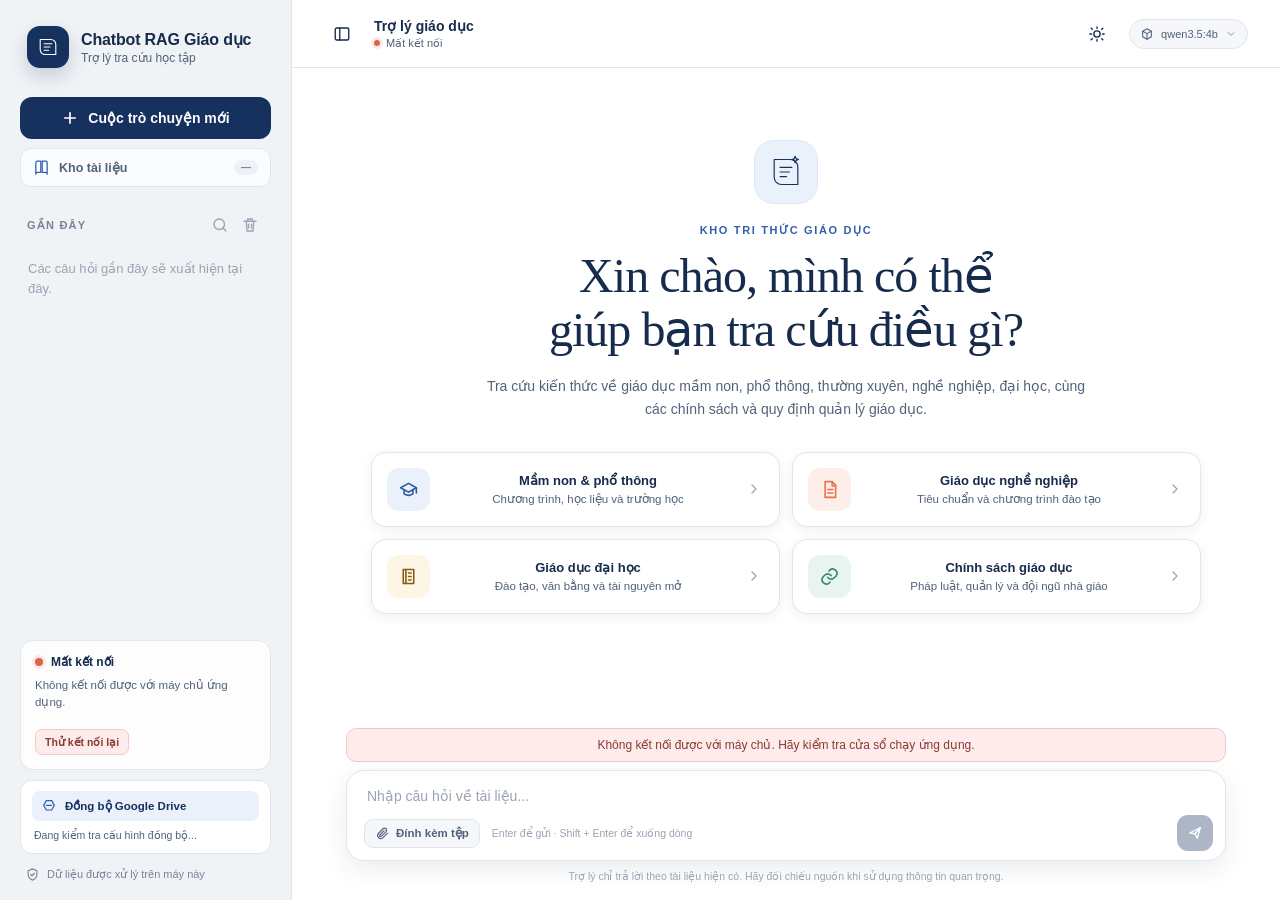
==== commit c5cb275f: "Bo sung do IR, lop bao ve truy cap, ban cong khai va bo script trien khai VPS - chi_so_ir.py + bang_" ====
--- a/static/index.html
+++ b/static/index.html
@@ -76,6 +76,10 @@
             <div class="index-progress-track" id="indexProgressTrack" role="progressbar" aria-valuemin="0" aria-valuemax="100" aria-valuenow="0">
               <span id="indexProgressFill"></span>
             </div>
+            <div class="index-progress-time">
+              <span id="indexProgressElapsed">Đã chạy 00:00</span>
+              <span id="indexProgressEta"></span>
+            </div>
             <div class="index-progress-detail" id="indexProgressDetail"></div>
             <div class="index-progress-file" id="indexProgressFile"></div>
           </div>
--- a/static/styles.css
+++ b/static/styles.css
@@ -215,14 +215,22 @@
 .index-progress-heading span { overflow: hidden; text-overflow: ellipsis; white-space: nowrap; }
 .index-progress-heading strong { flex: 0 0 auto; color: var(--blue); font-size: 11px; }
 .index-progress-track { height: 7px; margin-top: 7px; overflow: hidden; background: var(--surface); border: 1px solid var(--line); border-radius: 999px; }
-.index-progress-track span { display: block; width: 0; height: 100%; background: linear-gradient(90deg, var(--blue), #58a6ff); border-radius: inherit; transition: width .35s ease; }
+.index-progress-track span { position: relative; display: block; overflow: hidden; width: 0; height: 100%; background: linear-gradient(90deg, var(--blue), #58a6ff); border-radius: inherit; transition: width .35s ease; }
+.index-progress-track span::after { content: ''; position: absolute; inset: 0; background-image: linear-gradient(115deg, rgba(255, 255, 255, .28) 25%, transparent 25%, transparent 50%, rgba(255, 255, 255, .28) 50%, rgba(255, 255, 255, .28) 75%, transparent 75%); background-size: 14px 14px; animation: index-progress-stripes .9s linear infinite; }
+.index-progress-track.done span::after { display: none; }
 .index-progress-track.indeterminate span { animation: index-progress-running 1.35s ease-in-out infinite; }
+@keyframes index-progress-stripes {
+  from { background-position: 0 0; }
+  to { background-position: 14px 0; }
+}
 @keyframes index-progress-running {
   0% { transform: translateX(-115%); }
   50% { transform: translateX(95%); }
   100% { transform: translateX(285%); }
 }
-.index-progress-detail { margin-top: 6px; color: var(--ink-mute); font-size: 9.5px; line-height: 1.35; }
+.index-progress-time { display: flex; align-items: baseline; justify-content: space-between; gap: 8px; margin-top: 6px; color: var(--ink-soft); font-size: 9.5px; font-variant-numeric: tabular-nums; }
+.index-progress-time span:last-child { flex: 0 0 auto; color: var(--ink-mute); }
+.index-progress-detail { margin-top: 4px; color: var(--ink-mute); font-size: 9.5px; line-height: 1.35; }
 .index-progress-file { margin-top: 3px; overflow: hidden; color: var(--ink-faint); font-size: 9.5px; text-overflow: ellipsis; white-space: nowrap; }
 .retry-button { margin-top: 10px; padding: 6px 9px; color: var(--danger-ink); background: var(--danger-soft); border: 1px solid var(--danger-line); border-radius: 7px; font-size: 10.5px; font-weight: 650; cursor: pointer; }
 .retry-button:hover { background: var(--danger-soft); }
